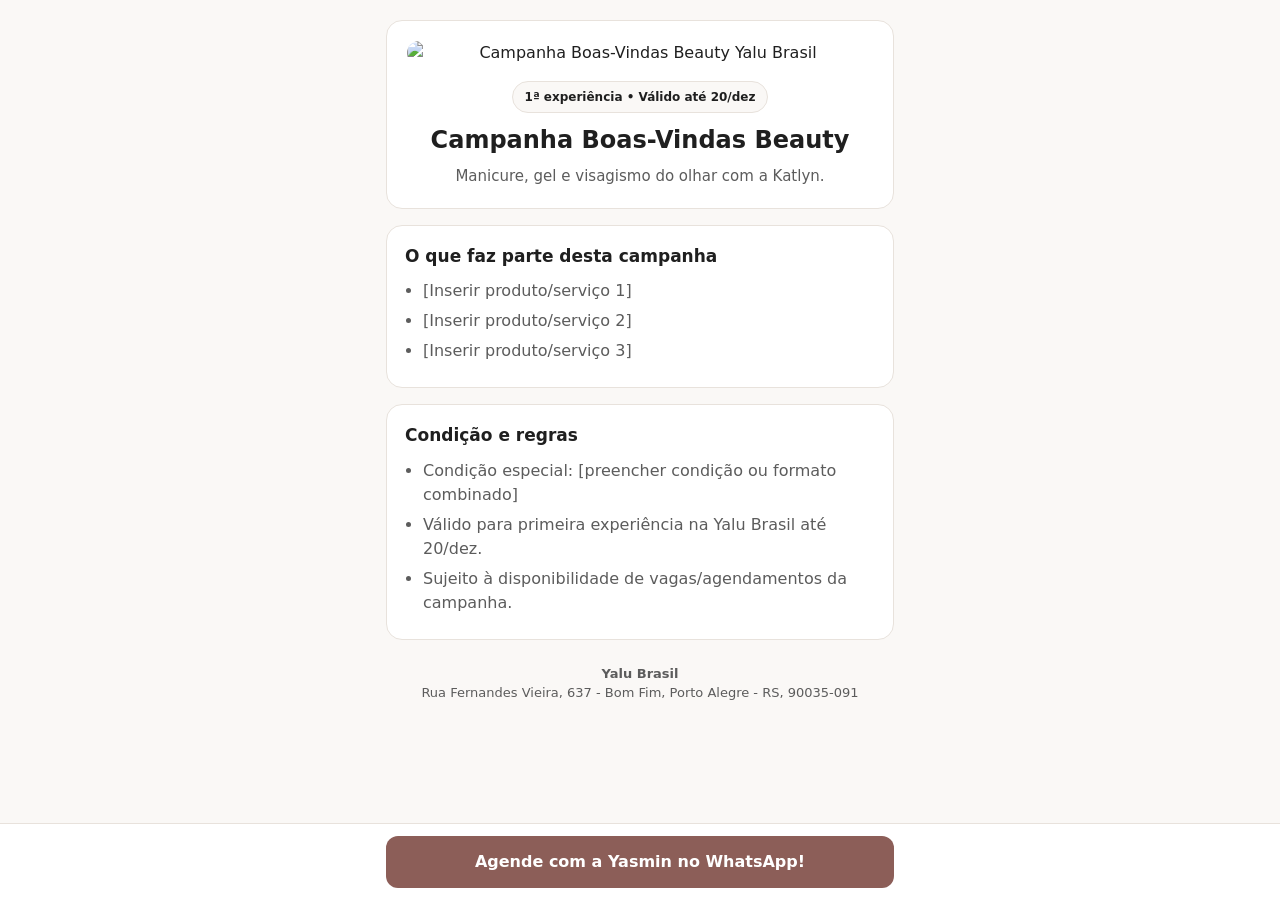
==== campanha-boas-vindas-beauty.html @ 62890257 "Estrutura inicial do site Yalu Brasil" ====
<!DOCTYPE html>
<html lang="pt-BR">
<head>
  <meta charset="UTF-8" />
  <meta name="viewport" content="width=device-width, initial-scale=1.0" />
  <title>Campanha Boas-Vindas Beauty — Yalu Brasil</title>
  <link rel="stylesheet" href="css/style.css" />
</head>
<body>
  <main class="container">
    <section class="hero">
      <!-- Troque pela arte exportada do Canva -->
      <img src="assets/img/hero-boas-vindas-beauty.png" alt="Campanha Boas-Vindas Beauty Yalu Brasil" />
      <span class="badge">1ª experiência • Válido até 20/dez</span>
      <h1>Campanha Boas-Vindas Beauty</h1>
      <p class="subtitulo">Manicure, gel e visagismo do olhar com a Katlyn.</p>
    </section>

    <section class="card">
      <h2>O que faz parte desta campanha</h2>
      <ul>
        <li>[Inserir produto/serviço 1]</li>
        <li>[Inserir produto/serviço 2]</li>
        <li>[Inserir produto/serviço 3]</li>
      </ul>
    </section>

    <section class="card">
      <h2>Condição e regras</h2>
      <ul>
        <li>Condição especial: [preencher condição ou formato combinado]</li>
        <li>Válido para primeira experiência na Yalu Brasil até 20/dez.</li>
        <li>Sujeito à disponibilidade de vagas/agendamentos da campanha.</li>
      </ul>
    </section>

    <footer class="rodape">
      <p><strong>Yalu Brasil</strong></p>
      <p>Rua Fernandes Vieira, 637 - Bom Fim, Porto Alegre - RS, 90035-091</p>
    </footer>
  </main>

  <div class="cta-fixo">
    <a id="btn-whatsapp" class="btn-whatsapp" target="_blank" rel="noopener noreferrer">
      Agende com a Yasmin no WhatsApp!
    </a>
  </div>

  <script src="js/main.js"></script>
  <script>
    configurarBotaoWhatsApp({
      telefone: "5551989286682",
      mensagem: "Olá, Yasmin! Vim pelo QR Code da Campanha Boas-Vindas Beauty da Yalu Brasil e quero ver disponibilidade para minha 1ª experiência."
    });
  </script>
</body>
</html>
---- css/style.css ----
:root {
  /* Substitua pelos tokens da identidade visual da Yalu Brasil */
  --cor-fundo: #faf8f6;
  --cor-superficie: #ffffff;
  --cor-texto: #1f1f1f;
  --cor-texto-suave: #5c5c5c;
  --cor-destaque: #8c5e58;
  --cor-destaque-hover: #734b46;
  --cor-borda: #e8e2dc;
  --fonte-principal: system-ui, -apple-system, sans-serif;
}

* {
  box-sizing: border-box;
  margin: 0;
  padding: 0;
}

body {
  font-family: var(--fonte-principal);
  background-color: var(--cor-fundo);
  color: var(--cor-texto);
  line-height: 1.5;
  padding-bottom: 88px; /* espaço para o botão fixo no celular */
}

.container {
  max-width: 540px; /* formato confortável para leitura mobile */
  margin: 0 auto;
  padding: 20px 16px;
}

.hero {
  background: var(--cor-superficie);
  border: 1px solid var(--cor-borda);
  border-radius: 16px;
  padding: 20px;
  margin-bottom: 16px;
  text-align: center;
}

.hero img {
  width: 100%;
  height: auto;
  border-radius: 12px;
  margin-bottom: 16px;
  display: block;
}

.badge {
  display: inline-block;
  font-size: 12px;
  font-weight: 600;
  padding: 6px 12px;
  border-radius: 999px;
  background-color: var(--cor-fundo);
  border: 1px solid var(--cor-borda);
  margin-bottom: 12px;
}

h1 {
  font-size: 24px;
  line-height: 1.25;
  margin-bottom: 10px;
}

.subtitulo {
  color: var(--cor-texto-suave);
  font-size: 15px;
}

.card {
  background: var(--cor-superficie);
  border: 1px solid var(--cor-borda);
  border-radius: 16px;
  padding: 18px;
  margin-bottom: 16px;
}

.card h2 {
  font-size: 17px;
  margin-bottom: 10px;
}

.card ul {
  padding-left: 18px;
  color: var(--cor-texto-suave);
}

.card li {
  margin-bottom: 6px;
}

.cta-fixo {
  position: fixed;
  left: 0;
  right: 0;
  bottom: 0;
  background: rgba(255, 255, 255, 0.95);
  backdrop-filter: blur(8px);
  border-top: 1px solid var(--cor-borda);
  padding: 12px 16px;
}

.btn-whatsapp {
  display: block;
  width: 100%;
  max-width: 508px;
  margin: 0 auto;
  text-align: center;
  text-decoration: none;
  background-color: var(--cor-destaque);
  color: #ffffff;
  font-weight: 600;
  font-size: 16px;
  padding: 14px 20px;
  border-radius: 12px;
}

.btn-whatsapp:hover {
  background-color: var(--cor-destaque-hover);
}

.rodape {
  text-align: center;
  font-size: 13px;
  color: var(--cor-texto-suave);
  margin-top: 24px;
}
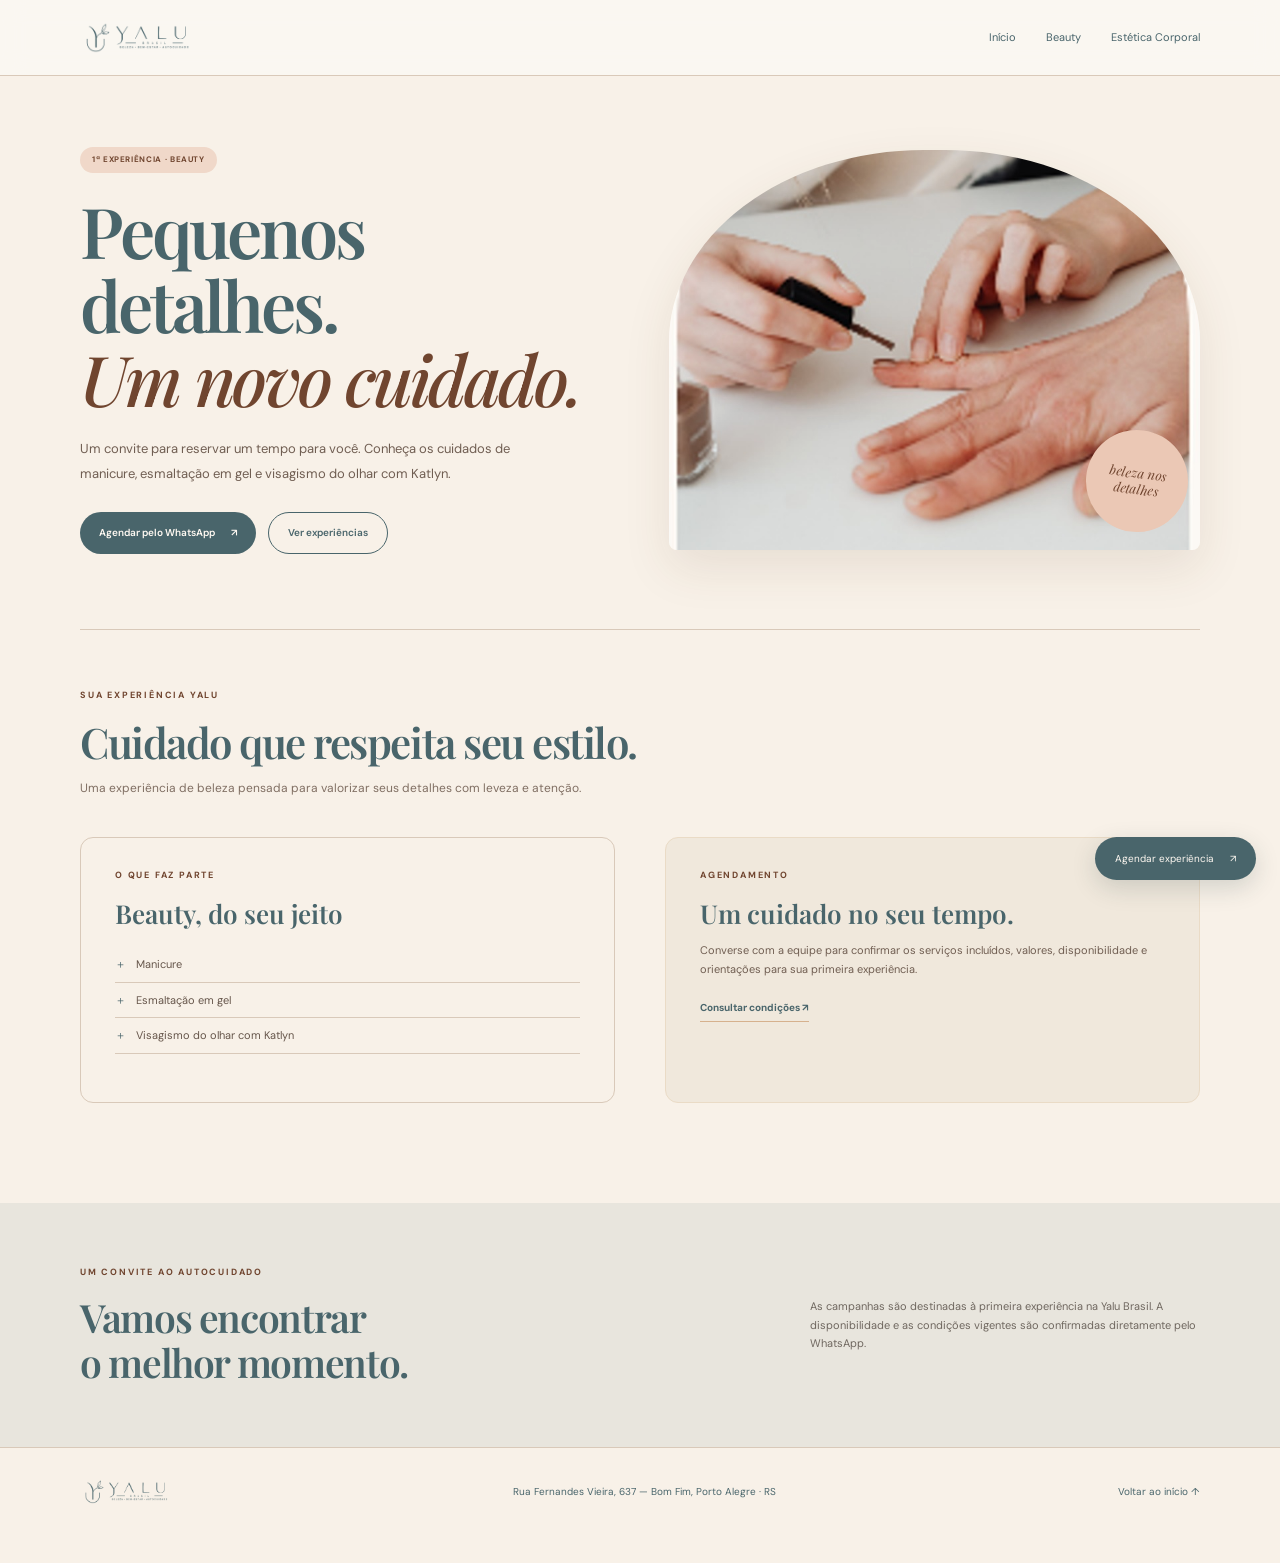
==== commit a2b186ae: "Atualiza site Yalu e corrige carrossel responsivo" ====
--- a/campanha-boas-vindas-beauty.html
+++ b/campanha-boas-vindas-beauty.html
@@ -1,57 +1,59 @@
 <!DOCTYPE html>
 <html lang="pt-BR">
 <head>
-  <meta charset="UTF-8" />
-  <meta name="viewport" content="width=device-width, initial-scale=1.0" />
-  <title>Campanha Boas-Vindas Beauty — Yalu Brasil</title>
-  <link rel="stylesheet" href="css/style.css" />
+  <meta charset="UTF-8"><meta name="viewport" content="width=device-width, initial-scale=1.0">
+  <meta name="theme-color" content="#FAF7F2">
+  <meta name="description" content="Conheça a campanha Boas-Vindas Beauty da Yalu Brasil.">
+  <title>Campanha Boas-Vindas Beauty | Yalu Brasil</title>
+  <link rel="preconnect" href="https://fonts.googleapis.com"><link rel="preconnect" href="https://fonts.gstatic.com" crossorigin>
+  <link href="https://fonts.googleapis.com/css2?family=DM+Sans:wght@400;500;600;700&family=Playfair+Display:ital,wght@0,500;0,600;0,700;1,500;1,600&display=swap" rel="stylesheet">
+  <link rel="stylesheet" href="css/style.css">
 </head>
-<body>
-  <main class="container">
-    <section class="hero">
-      <!-- Troque pela arte exportada do Canva -->
-      <img src="assets/img/hero-boas-vindas-beauty.png" alt="Campanha Boas-Vindas Beauty Yalu Brasil" />
-      <span class="badge">1ª experiência • Válido até 20/dez</span>
-      <h1>Campanha Boas-Vindas Beauty</h1>
-      <p class="subtitulo">Manicure, gel e visagismo do olhar com a Katlyn.</p>
-    </section>
-
-    <section class="card">
-      <h2>O que faz parte desta campanha</h2>
-      <ul>
-        <li>[Inserir produto/serviço 1]</li>
-        <li>[Inserir produto/serviço 2]</li>
-        <li>[Inserir produto/serviço 3]</li>
-      </ul>
-    </section>
-
-    <section class="card">
-      <h2>Condição e regras</h2>
-      <ul>
-        <li>Condição especial: [preencher condição ou formato combinado]</li>
-        <li>Válido para primeira experiência na Yalu Brasil até 20/dez.</li>
-        <li>Sujeito à disponibilidade de vagas/agendamentos da campanha.</li>
-      </ul>
-    </section>
-
-    <footer class="rodape">
-      <p><strong>Yalu Brasil</strong></p>
-      <p>Rua Fernandes Vieira, 637 - Bom Fim, Porto Alegre - RS, 90035-091</p>
-    </footer>
-  </main>
-
-  <div class="cta-fixo">
-    <a id="btn-whatsapp" class="btn-whatsapp" target="_blank" rel="noopener noreferrer">
-      Agende com a Yasmin no WhatsApp!
-    </a>
-  </div>
-
-  <script src="js/main.js"></script>
-  <script>
-    configurarBotaoWhatsApp({
-      telefone: "5551989286682",
-      mensagem: "Olá, Yasmin! Vim pelo QR Code da Campanha Boas-Vindas Beauty da Yalu Brasil e quero ver disponibilidade para minha 1ª experiência."
-    });
-  </script>
-</body>
-</html>+<body class="campaign-page">
+<header class="site-header">
+  <a class="brand" href="index.html"><img src="assets/img/logo-yalu-eucalipto.png" alt="Yalu Brasil"></a>
+  <button class="menu-toggle" aria-label="Abrir menu" aria-expanded="false">☰</button>
+  <nav class="main-nav" aria-label="Navegação principal">
+    <a href="index.html">Início</a><a href="index.html#beauty">Beauty</a><a href="campanha-boas-vindas-corporal.html">Estética Corporal</a>
+  </nav>
+</header>
+<main>
+  <section class="campaign-hero section-wrap">
+    <div class="campaign-copy">
+      <span class="pill">1ª experiência · Beauty</span>
+      <h1>Pequenos detalhes.<br><em>Um novo cuidado.</em></h1>
+      <p class="lead">Um convite para reservar um tempo para você. Conheça os cuidados de manicure, esmaltação em gel e visagismo do olhar com Katlyn.</p>
+      <div class="button-row">
+        <a class="button button-primary" href="https://wa.me/5551989286682?text=Ol%C3%A1%2C%20Yasmin%21%20Vim%20pelo%20site%20da%20Yalu%20Brasil%20e%20quero%20saber%20mais%20sobre%20a%20Campanha%20Boas-Vindas%20Beauty." target="_blank" rel="noopener noreferrer">Agendar pelo WhatsApp <span>↗</span></a>
+        <a class="button button-outline" href="index.html#experiencias">Ver experiências</a>
+      </div>
+    </div>
+    <div class="campaign-image photo-frame">
+      <img src="assets/img/beauty-manicure.jpg" alt="Manicure em atendimento, com cuidado e delicadeza">
+      <span class="image-note">beleza nos<br>detalhes</span>
+    </div>
+  </section>
+  <section class="campaign-details section-wrap">
+    <div class="detail-intro">
+      <span class="eyebrow">Sua experiência Yalu</span>
+      <h2>Cuidado que respeita seu estilo.</h2>
+      <p>Uma experiência de beleza pensada para valorizar seus detalhes com leveza e atenção.</p>
+    </div>
+    <div class="detail-columns">
+      <article>
+        <span class="eyebrow">O que faz parte</span><h3>Beauty, do seu jeito</h3>
+        <ul class="minimal-list"><li>Manicure</li><li>Esmaltação em gel</li><li>Visagismo do olhar com Katlyn</li></ul>
+      </article>
+      <article class="detail-highlight">
+        <span class="eyebrow">Agendamento</span><h3>Um cuidado no seu tempo.</h3>
+        <p>Converse com a equipe para confirmar os serviços incluídos, valores, disponibilidade e orientações para sua primeira experiência.</p>
+        <a class="text-link" href="https://wa.me/5551989286682?text=Ol%C3%A1%2C%20Yasmin%21%20Quero%20consultar%20as%20condi%C3%A7%C3%B5es%20da%20Campanha%20Beauty." target="_blank" rel="noopener noreferrer">Consultar condições ↗</a>
+      </article>
+    </div>
+  </section>
+  <section class="campaign-rule"><div class="section-wrap rule-inner"><div><span class="eyebrow">Um convite ao autocuidado</span><h2>Vamos encontrar<br>o melhor momento.</h2></div><p>As campanhas são destinadas à primeira experiência na Yalu Brasil. A disponibilidade e as condições vigentes são confirmadas diretamente pelo WhatsApp.</p></div></section>
+</main>
+<footer class="site-footer"><a class="brand footer-brand" href="index.html"><img src="assets/img/logo-yalu-eucalipto.png" alt="Yalu Brasil"></a><p>Rua Fernandes Vieira, 637 — Bom Fim, Porto Alegre · RS</p><a href="index.html">Voltar ao início ↑</a></footer>
+<a class="floating-cta" href="https://wa.me/5551989286682?text=Ol%C3%A1%2C%20Yasmin%21%20Quero%20saber%20mais%20sobre%20a%20Campanha%20Boas-Vindas%20Beauty." target="_blank" rel="noopener noreferrer">Agendar experiência <span>↗</span></a>
+<script src="js/main.js"></script>
+</body></html>
--- a/css/style.css
+++ b/css/style.css
@@ -1,129 +1,727 @@
+/* YALU BRASIL — identidade visual e layout responsivo */
 :root {
-  /* Substitua pelos tokens da identidade visual da Yalu Brasil */
-  --cor-fundo: #faf8f6;
-  --cor-superficie: #ffffff;
-  --cor-texto: #1f1f1f;
-  --cor-texto-suave: #5c5c5c;
-  --cor-destaque: #8c5e58;
-  --cor-destaque-hover: #734b46;
-  --cor-borda: #e8e2dc;
-  --fonte-principal: system-ui, -apple-system, sans-serif;
-}
-
-* {
-  box-sizing: border-box;
+  --ink: #49656B;          /* verde-eucalipto da marca */
+  --peach: #EBC8B5;        /* pêssego queimado */
+  --sand: #D6B18E;         /* areia/caramelo */
+  --paper: #F8F1E8;        /* off-white quente */
+  --earth: #70452F;        /* terracota terroso */
+  --sage: #E8E5DD;         /* neutro mineral */
+  --line: #D9C9B9;
+  --white: #FFF9F2;
+  --cocoa: #8B5538;
+  --clay: #A96C4A;
+  --serif: "Playfair Display", Georgia, serif;
+  --sans: "DM Sans", Arial, sans-serif;
+}
+
+* { box-sizing: border-box; }
+html { scroll-behavior: smooth; scroll-padding-top: 90px; }
+body {
   margin: 0;
-  padding: 0;
-}
-
-body {
-  font-family: var(--fonte-principal);
-  background-color: var(--cor-fundo);
-  color: var(--cor-texto);
-  line-height: 1.5;
-  padding-bottom: 88px; /* espaço para o botão fixo no celular */
-}
-
-.container {
-  max-width: 540px; /* formato confortável para leitura mobile */
-  margin: 0 auto;
-  padding: 20px 16px;
-}
-
+  background: var(--paper);
+  color: var(--earth);
+  font-family: var(--sans);
+  font-size: 14px;
+  line-height: 1.7;
+}
+a { color: inherit; text-decoration: none; }
+img { display: block; max-width: 100%; }
+.section-wrap { width: min(1120px, calc(100% - 64px)); margin-inline: auto; }
+
+.site-header {
+  height: 76px;
+  padding: 0 max(32px, calc((100vw - 1120px) / 2));
+  display: flex;
+  align-items: center;
+  justify-content: space-between;
+  border-bottom: 1px solid var(--line);
+  background: rgba(250, 247, 242, .96);
+  position: sticky;
+  top: 0;
+  z-index: 20;
+  backdrop-filter: blur(12px);
+}
+.brand { display: inline-flex; align-items: center; color: var(--ink); }
+.brand img { width: 112px; height: auto; }
+.main-nav { display: flex; gap: 30px; font-size: 11px; color: var(--ink); }
+.main-nav a { transition: color .2s ease; }
+.main-nav a:hover, .text-link:hover { color: var(--earth); }
+.menu-toggle {
+  display: none;
+  border: 0;
+  background: transparent;
+  color: var(--ink);
+  font-size: 24px;
+  cursor: pointer;
+}
+
+.eyebrow {
+  display: block;
+  margin-bottom: 15px;
+  color: var(--earth);
+  font-size: 9px;
+  font-weight: 700;
+  letter-spacing: .2em;
+  text-transform: uppercase;
+}
 .hero {
-  background: var(--cor-superficie);
-  border: 1px solid var(--cor-borda);
-  border-radius: 16px;
-  padding: 20px;
-  margin-bottom: 16px;
+  min-height: 570px;
+  display: grid;
+  grid-template-columns: 1fr 1fr;
+  align-items: center;
+  position: relative;
+  padding-top: 58px;
+  padding-bottom: 88px;
+}
+.hero-copy { padding: 0 0 36px 6px; position: relative; z-index: 2; }
+.hero h1, .campaign-copy h1 {
+  margin: 0 0 22px;
+  color: var(--ink);
+  font: 600 clamp(52px, 6vw, 76px)/1.06 var(--serif);
+  letter-spacing: -.045em;
+}
+.hero h1 em, .campaign-copy h1 em { color: var(--earth); font-weight: 500; }
+.lead { max-width: 430px; color: #705E52; font-size: 13px; line-height: 1.9; }
+.button-row { display: flex; align-items: center; gap: 12px; flex-wrap: wrap; margin-top: 25px; }
+.button {
+  min-height: 42px;
+  padding: 0 19px;
+  border-radius: 40px;
+  display: inline-flex;
+  align-items: center;
+  gap: 16px;
+  font-size: 10px;
+  font-weight: 600;
+  transition: .2s ease;
+}
+.button-primary { background: var(--ink); color: var(--white); }
+.button-primary:hover { background: #344E53; transform: translateY(-2px); }
+.button-outline { border: 1px solid var(--ink); color: var(--ink); }
+.button-outline:hover { background: var(--peach); }
+.hero-visual {
+  height: 390px;
+  position: relative;
+  display: flex;
+  align-items: center;
+  justify-content: center;
+}
+.hero-photo {
+  width: 74%;
+  height: 345px;
+  overflow: hidden;
+  border-radius: 48% 48% 5px 5px;
+  position: relative;
+  z-index: 1;
+}
+.hero-photo img { width: 100%; height: 100%; object-fit: cover; }
+.floating-note {
+  position: absolute;
+  z-index: 2;
+  right: 2%;
+  bottom: 10px;
+  width: 112px;
+  height: 112px;
+  border-radius: 50%;
+  background: var(--peach);
+  display: grid;
+  place-content: center;
   text-align: center;
-}
-
-.hero img {
-  width: 100%;
-  height: auto;
-  border-radius: 12px;
-  margin-bottom: 16px;
-  display: block;
-}
-
-.badge {
-  display: inline-block;
-  font-size: 12px;
-  font-weight: 600;
-  padding: 6px 12px;
-  border-radius: 999px;
-  background-color: var(--cor-fundo);
-  border: 1px solid var(--cor-borda);
-  margin-bottom: 12px;
-}
-
-h1 {
-  font-size: 24px;
-  line-height: 1.25;
-  margin-bottom: 10px;
-}
-
-.subtitulo {
-  color: var(--cor-texto-suave);
-  font-size: 15px;
-}
-
-.card {
-  background: var(--cor-superficie);
-  border: 1px solid var(--cor-borda);
-  border-radius: 16px;
-  padding: 18px;
-  margin-bottom: 16px;
-}
-
-.card h2 {
-  font-size: 17px;
-  margin-bottom: 10px;
-}
-
-.card ul {
-  padding-left: 18px;
-  color: var(--cor-texto-suave);
-}
-
-.card li {
-  margin-bottom: 6px;
-}
-
-.cta-fixo {
-  position: fixed;
+  font: italic 14px/1.25 var(--serif);
+  color: var(--earth);
+  transform: rotate(8deg);
+}
+.orbit {
+  position: absolute;
+  border: 1px solid var(--sand);
+  border-radius: 48% 48% 0 0;
+  width: 78%;
+  height: 94%;
+  top: 0;
+  left: 8%;
+}
+.hero-bottom {
+  position: absolute;
+  bottom: 0;
   left: 0;
   right: 0;
-  bottom: 0;
-  background: rgba(255, 255, 255, 0.95);
-  backdrop-filter: blur(8px);
-  border-top: 1px solid var(--cor-borda);
-  padding: 12px 16px;
-}
-
-.btn-whatsapp {
+  border-bottom: 1px solid var(--line);
+  padding: 16px 0;
+  display: flex;
+  justify-content: space-between;
+  gap: 18px;
+  color: var(--ink);
+  font-size: 9px;
+  letter-spacing: .08em;
+  text-transform: uppercase;
+}
+
+.experiences { padding-top: 100px; padding-bottom: 105px; }
+.section-heading { margin-bottom: 48px; }
+.section-heading h2, .clarity-inner h2, .contact-panel h2,
+.detail-intro h2, .rule-inner h2 {
+  margin: 0 0 12px;
+  color: var(--ink);
+  font: 600 clamp(34px, 4vw, 48px)/1.15 var(--serif);
+  letter-spacing: -.035em;
+}
+.section-heading p { margin: 0; color: #806F63; font-size: 12px; }
+.experience-card {
+  display: grid;
+  grid-template-columns: 1fr 1fr;
+  gap: 62px;
+  align-items: center;
+  padding: 0 0 52px;
+  margin-bottom: 52px;
+  border-bottom: 1px solid var(--line);
+}
+.experience-card:last-child { border: 0; margin: 0; padding: 0; }
+.experience-image {
+  height: 340px;
+  position: relative;
+  overflow: hidden;
+  border-radius: 48% 48% 8px 8px;
   display: block;
+}
+.experience-image img { width: 100%; height: 100%; object-fit: cover; transition: transform .6s; }
+.experience-image:hover img { transform: scale(1.04); }
+.experience-copy { max-width: 460px; }
+.pill {
+  display: inline-block;
+  background: var(--peach);
+  color: var(--earth);
+  border-radius: 30px;
+  padding: 6px 12px;
+  font-size: 8px;
+  letter-spacing: .08em;
+  text-transform: uppercase;
+  font-weight: 700;
+}
+.experience-copy h3 {
+  margin: 15px 0 10px;
+  color: var(--ink);
+  font: 600 32px/1.15 var(--serif);
+}
+.experience-copy p { color: #806F63; font-size: 12px; max-width: 430px; }
+.minimal-list { list-style: none; padding: 0; margin: 18px 0; color: #66564B; font-size: 11px; }
+.minimal-list li { padding: 8px 0; border-bottom: 1px solid var(--line); }
+.minimal-list li::before { content: "＋"; color: var(--ink); margin-right: 10px; }
+.text-link {
+  display: inline-flex;
+  gap: 14px;
+  align-items: center;
+  color: var(--ink);
+  font-size: 10px;
+  font-weight: 700;
+  border-bottom: 1px solid var(--sand);
+  padding: 0 0 5px;
+  margin-top: 10px;
+}
+.experience-reverse { grid-template-columns: 1fr 1fr; }
+.image-abstract {
+  background: linear-gradient(145deg, #E7E9E3, #D7E0DC 50%, #E8D8C9);
+  isolation: isolate;
+}
+.image-abstract::before {
+  content: "";
+  position: absolute;
+  inset: 8% 10% 0;
+  border: 1px solid rgba(230, 203, 170, .9);
+  border-radius: 48% 48% 0 0;
+}
+.abstract-line {
+  position: absolute;
+  width: 44%;
+  height: 75%;
+  left: 29%;
+  top: 15%;
+  border: 1px solid rgba(73, 101, 107, .5);
+  border-radius: 50%;
+  transform: rotate(26deg);
+}
+.abstract-orb {
+  position: absolute;
+  width: 145px;
+  height: 145px;
+  border-radius: 50%;
+  background: rgba(253, 228, 218, .82);
+  right: 13%;
+  top: 18%;
+  filter: blur(1px);
+}
+.abstract-caption {
+  position: absolute;
+  bottom: 18%;
+  left: 17%;
+  color: var(--ink);
+  font: italic 30px/1.15 var(--serif);
+}
+
+.clarity-band { background: var(--sage); padding: 76px 0; }
+.clarity-inner {
+  display: grid;
+  grid-template-columns: .8fr 1.2fr;
+  gap: 76px;
+  align-items: center;
+}
+.clarity-inner h2 { font-size: 42px; }
+.clarity-inner > div:first-child p { max-width: 290px; color: #786D63; font-size: 11px; }
+.clarity-grid { display: grid; grid-template-columns: 1fr 1fr; gap: 10px; }
+.clarity-grid article {
+  min-height: 126px;
+  padding: 18px 20px;
+  background: rgba(255,255,255,.68);
+  border: 1px solid #E3E0DB;
+  border-radius: 13px;
+}
+.clarity-grid b { color: var(--earth); font: 600 19px var(--serif); }
+.clarity-grid h4 { margin: 7px 0 4px; color: var(--ink); font: 600 16px var(--serif); }
+.clarity-grid p { margin: 0; color: #786D63; font-size: 10px; }
+
+.contact { padding-top: 88px; padding-bottom: 88px; }
+.contact-panel {
+  display: grid;
+  grid-template-columns: 1fr .55fr;
+  gap: 50px;
+  align-items: end;
+  padding: 52px 58px;
+  background: var(--peach);
+  border-radius: 17px;
+}
+.contact-panel h2 { font-size: 43px; }
+.contact-panel p { font-size: 11px; line-height: 1.9; }
+.contact-side { padding-bottom: 7px; }
+.contact-side p { max-width: 280px; }
+.site-footer {
+  min-height: 88px;
+  border-top: 1px solid var(--line);
+  padding: 22px max(32px, calc((100vw - 1120px) / 2));
+  display: flex;
+  align-items: center;
+  justify-content: space-between;
+  gap: 20px;
+  color: var(--ink);
+  font-size: 10px;
+}
+.footer-brand img { width: 90px; }
+.site-footer p { margin: 0; }
+.floating-cta {
+  position: fixed;
+  right: 24px;
+  bottom: 20px;
+  z-index: 15;
+  padding: 13px 20px;
+  border-radius: 40px;
+  background: var(--ink);
+  color: var(--white);
+  font-size: 10px;
+  box-shadow: 0 8px 25px rgba(38,61,61,.17);
+}
+.floating-cta span { margin-left: 13px; }
+
+/* Páginas individuais das campanhas */
+.campaign-hero {
+  min-height: 535px;
+  display: grid;
+  grid-template-columns: 1fr 1fr;
+  gap: 58px;
+  align-items: center;
+  padding-top: 70px;
+  padding-bottom: 75px;
+}
+.campaign-copy h1 { font-size: clamp(48px, 5.8vw, 70px); margin-top: 20px; }
+.campaign-copy .lead { max-width: 470px; }
+.campaign-image { height: 400px; position: relative; overflow: hidden; }
+.photo-frame { border-radius: 48% 48% 8px 8px; }
+.photo-frame img { width: 100%; height: 100%; object-fit: cover; }
+.campaign-image .image-note {
+  position: absolute;
+  right: 12px;
+  bottom: 18px;
+  width: 102px;
+  height: 102px;
+  border-radius: 50%;
+  display: grid;
+  place-content: center;
+  background: var(--peach);
+  color: var(--earth);
+  text-align: center;
+  font: italic 13px/1.2 var(--serif);
+  transform: rotate(7deg);
+}
+.campaign-abstract { border-radius: 48% 48% 8px 8px; }
+.campaign-abstract .abstract-caption { font-size: 34px; }
+.campaign-details { padding: 58px 0 100px; border-top: 1px solid var(--line); }
+.detail-intro { max-width: 650px; margin-bottom: 38px; }
+.detail-intro h2 { font-size: 42px; }
+.detail-intro p { color: #806F63; font-size: 12px; }
+.detail-columns { display: grid; grid-template-columns: 1fr 1fr; gap: 50px; }
+.detail-columns article { padding: 30px 34px; border: 1px solid var(--line); border-radius: 13px; }
+.detail-columns h3 { margin: 12px 0; color: var(--ink); font: 600 26px/1.2 var(--serif); }
+.detail-highlight { background: #F0E8DC; border-color: #EADBC6 !important; }
+.detail-highlight p { color: #705E52; font-size: 11px; }
+.campaign-rule { padding: 62px 0; background: var(--sage); }
+.rule-inner { display: flex; justify-content: space-between; align-items: center; gap: 48px; }
+.rule-inner h2 { font-size: 39px; margin: 0; }
+.rule-inner > p { max-width: 390px; color: #6F675F; font-size: 11px; }
+.campaign-page .site-footer { margin-bottom: 28px; }
+
+@media (max-width: 760px) {
+  .section-wrap { width: min(100% - 38px, 560px); }
+  .site-header { height: 66px; padding: 0 19px; }
+  .brand img { width: 96px; }
+  .menu-toggle { display: block; }
+  .main-nav {
+    display: none;
+    position: absolute;
+    top: 65px;
+    left: 0;
+    right: 0;
+    padding: 19px 22px;
+    background: var(--paper);
+    border-bottom: 1px solid var(--line);
+    flex-direction: column;
+    gap: 16px;
+  }
+  .main-nav.open { display: flex; }
+  .hero { grid-template-columns: 1fr; min-height: auto; padding-top: 48px; padding-bottom: 75px; }
+  .hero-copy { padding: 0; }
+  .hero h1 { font-size: 56px; }
+  .hero-visual { height: 315px; margin-top: 25px; }
+  .hero-photo { width: 76%; height: 285px; }
+  .floating-note { width: 94px; height: 94px; right: 0; font-size: 12px; }
+  .hero-bottom { font-size: 7px; gap: 12px; }
+  .hero-bottom span:last-child { text-align: right; }
+  .experiences { padding-top: 68px; padding-bottom: 72px; }
+  .section-heading { margin-bottom: 32px; }
+  .section-heading h2 { font-size: 35px; }
+  .experience-card, .experience-reverse { grid-template-columns: 1fr; gap: 25px; padding-bottom: 38px; margin-bottom: 38px; }
+  .experience-reverse .experience-copy { order: 2; }
+  .experience-reverse .experience-image { order: 1; }
+  .experience-image { height: 300px; }
+  .experience-copy h3 { font-size: 29px; }
+  .clarity-band { padding: 54px 0; }
+  .clarity-inner { grid-template-columns: 1fr; gap: 24px; }
+  .clarity-inner h2 { font-size: 37px; }
+  .clarity-grid { gap: 8px; }
+  .clarity-grid article { min-height: 122px; padding: 14px; }
+  .clarity-grid h4 { font-size: 14px; }
+  .contact { padding: 52px 0; }
+  .contact-panel { grid-template-columns: 1fr; gap: 17px; padding: 32px 25px; }
+  .contact-panel h2 { font-size: 35px; }
+  .site-footer { padding: 22px 19px; flex-wrap: wrap; }
+  .site-footer p { order: 3; width: 100%; }
+  .floating-cta { right: 13px; bottom: 13px; padding: 11px 16px; }
+  .campaign-hero { grid-template-columns: 1fr; gap: 28px; padding-top: 48px; padding-bottom: 52px; }
+  .campaign-copy h1 { font-size: 49px; }
+  .campaign-image { height: 315px; }
+  .campaign-details { padding: 45px 0 62px; }
+  .detail-intro h2 { font-size: 34px; }
+  .detail-columns { grid-template-columns: 1fr; gap: 13px; }
+  .detail-columns article { padding: 23px; }
+  .rule-inner { display: block; }
+  .rule-inner h2 { font-size: 34px; }
+  .rule-inner > p { margin-top: 18px; }
+  .campaign-rule { padding: 46px 0; }
+}
+@media (prefers-reduced-motion: reduce) {
+  html { scroll-behavior: auto; }
+  *, *::before, *::after { transition: none !important; }
+}
+
+
+/* Complemento visual: editorial quente, fotografia em destaque e rituais */
+.hero-photo, .experience-image, .campaign-image {
+  box-shadow: 0 18px 48px rgba(91, 55, 34, .10);
+}
+.hero-photo img, .experience-image img, .campaign-image img {
+  filter: saturate(.88) contrast(1.02);
+}
+.pill { background: #F0D8C9; }
+.button-primary, .floating-cta { background: var(--ink); }
+.clarity-band { background: #E9E7DF; }
+.contact-panel { background: #F2DCCE; }
+.experience-copy h3, .section-heading h2, .detail-intro h2,
+.contact-panel h2, .clarity-inner h2 { text-wrap: balance; }
+
+.rituals-section {
+  padding: 86px 0 96px;
+  background: #E8DED1;
+}
+.rituals-heading {
+  max-width: 650px;
+  margin: 0 auto 38px;
+  text-align: center;
+}
+.rituals-heading h2 {
+  margin: 0 0 12px;
+  color: var(--ink);
+  font: 600 clamp(34px, 4vw, 48px)/1.12 var(--serif);
+}
+.rituals-heading p { color: #786456; font-size: 12px; }
+.ritual-carousel {
+  display: flex;
+  align-items: stretch;
+  gap: 10px;
+  min-height: 430px;
   width: 100%;
-  max-width: 508px;
-  margin: 0 auto;
+}
+
+.ritual-slide {
+  --ritual-image: none;
+  position: relative;
+  isolation: isolate;
+  flex: 1 1 0;
+  min-width: 0;
+  min-height: 430px;
+  overflow: hidden;
+  padding: 0;
+  border: 0;
+  appearance: none;
+  border-radius: 180px 180px 12px 12px;
+  background: #8B6149;
+  color: #FFF8EF;
+  text-align: left;
+  cursor: pointer;
+  transition:
+    flex-grow .6s cubic-bezier(.2,.75,.2,1),
+    border-radius .45s ease,
+    box-shadow .45s ease;
+}
+
+/* A imagem fica numa camada própria, acima do fundo e abaixo do conteúdo. */
+.ritual-slide::before {
+  content: "";
+  position: absolute;
+  z-index: 0;
+  pointer-events: none;
+  inset: -8px;
+  background-image: var(--ritual-image);
+  background-position: center;
+  background-size: cover;
+  filter: blur(7px);
+  transform: scale(1.06);
+  transition: filter .55s ease, transform .7s ease;
+}
+
+.ritual-slide-shade {
+  position: absolute;
+  z-index: 1;
+  pointer-events: none;
+  inset: 0;
+  background: linear-gradient(
+    180deg,
+    rgba(40,25,17,.08) 5%,
+    rgba(40,25,17,.25) 42%,
+    rgba(40,25,17,.86) 100%
+  );
+  opacity: .9;
+  transition: opacity .45s ease;
+}
+
+.ritual-slide-content {
+  position: absolute;
+  z-index: 2;
+  inset: auto 24px 28px;
+  display: flex;
+  flex-direction: column;
+  align-items: flex-start;
+  opacity: .95;
+  transform: translateY(5px);
+  transition: transform .45s ease, opacity .4s ease;
+  pointer-events: none;
+}
+
+.ritual-slide .eyebrow {
+  color: #FFF2E5;
+  font-size: 8px;
+  margin-bottom: 13px;
+}
+
+.ritual-slide strong {
+  display: block;
+  color: #FFF8EF;
+  font: 600 clamp(22px, 2.1vw, 31px)/1.12 var(--serif);
+  letter-spacing: -.025em;
+}
+
+.ritual-description {
+  display: block;
+  max-width: 310px;
+  margin-top: 10px;
+  color: rgba(255,248,239,.96);
+  font-size: 11px;
+  line-height: 1.65;
+  opacity: 0;
+  max-height: 0;
+  overflow: hidden;
+  transition: opacity .3s ease, max-height .4s ease;
+}
+
+.ritual-action {
+  margin-top: 16px;
+  color: #FFF8EF;
+  font-size: 9px;
+  letter-spacing: .08em;
+  text-transform: uppercase;
+  opacity: 0;
+  transition: opacity .3s ease;
+}
+
+/* O estado selecionado é controlado pela classe .is-active. */
+.ritual-slide.is-active {
+  flex-grow: 2.7;
+  border-radius: 160px 160px 12px 12px;
+  box-shadow: 0 18px 42px rgba(64,39,25,.18);
+}
+
+.ritual-slide.is-active::before {
+  filter: blur(0);
+  transform: scale(1);
+}
+
+.ritual-slide.is-active .ritual-slide-shade {
+  opacity: .66;
+}
+
+.ritual-slide.is-active .ritual-slide-content {
+  opacity: 1;
+  transform: translateY(0);
+}
+
+.ritual-slide.is-active .ritual-description {
+  opacity: 1;
+  max-height: 120px;
+}
+
+.ritual-slide.is-active .ritual-action {
+  opacity: 1;
+}
+
+/* Hover só existe em dispositivos que realmente usam mouse. */
+@media (hover: hover) and (pointer: fine) {
+  .ritual-slide:hover {
+    flex-grow: 2.7;
+    border-radius: 160px 160px 12px 12px;
+    box-shadow: 0 18px 42px rgba(64,39,25,.18);
+  }
+
+  .ritual-slide:hover::before {
+    filter: blur(0);
+    transform: scale(1);
+  }
+
+  .ritual-slide:hover .ritual-slide-shade {
+    opacity: .66;
+  }
+
+  .ritual-slide:hover .ritual-slide-content {
+    opacity: 1;
+    transform: translateY(0);
+  }
+
+  .ritual-slide:hover .ritual-description {
+    opacity: 1;
+    max-height: 120px;
+  }
+
+  .ritual-slide:hover .ritual-action {
+    opacity: 1;
+  }
+}
+
+.ritual-slide:focus-visible {
+  outline: 2px solid var(--ink);
+  outline-offset: 4px;
+}
+
+.carousel-hint {
+  margin: 13px 0 0;
+  color: #806F63;
   text-align: center;
-  text-decoration: none;
-  background-color: var(--cor-destaque);
-  color: #ffffff;
-  font-weight: 600;
-  font-size: 16px;
-  padding: 14px 20px;
-  border-radius: 12px;
-}
-
-.btn-whatsapp:hover {
-  background-color: var(--cor-destaque-hover);
-}
-
-.rodape {
+  font-size: 9px;
+  letter-spacing: .04em;
+}
+
+.spa-pes-feature {
+  display: grid;
+  grid-template-columns: .9fr 1.1fr;
+  align-items: center;
+  gap: 55px;
+  padding-top: 78px;
+}
+.spa-pes-art {
+  display: block;
+  overflow: hidden;
+  border-radius: 5px;
+  box-shadow: 0 18px 45px rgba(76, 48, 31, .16);
+}
+.spa-pes-art img { width: 100%; height: auto; }
+.spa-pes-copy h2 {
+  margin: 0 0 14px;
+  color: var(--ink);
+  font: 600 clamp(36px, 4vw, 50px)/1.1 var(--serif);
+}
+.spa-pes-copy p { color: #786456; font-size: 12px; }
+.spa-steps {
+  display: grid;
+  grid-template-columns: repeat(3, 1fr);
+  gap: 10px;
+  margin: 22px 0;
+}
+.spa-steps span {
+  padding: 11px 8px;
   text-align: center;
-  font-size: 13px;
-  color: var(--cor-texto-suave);
-  margin-top: 24px;
-}+  border: 1px solid rgba(112,69,47,.22);
+  border-radius: 40px;
+  color: var(--earth);
+  font-size: 10px;
+}
+@media (max-width: 760px) {
+  .rituals-section { padding: 58px 0; }
+  .ritual-carousel {
+    display: flex;
+    min-height: 390px;
+    gap: 10px;
+    overflow-x: auto;
+    overflow-y: hidden;
+    scroll-snap-type: x mandatory;
+    scroll-padding-inline: 12px;
+    padding: 4px 12px 18px;
+    margin-inline: -12px;
+    -webkit-overflow-scrolling: touch;
+    scrollbar-width: thin;
+  }
+
+  .ritual-slide,
+  .ritual-slide.is-active {
+    flex: 0 0 min(82vw, 340px);
+    width: min(82vw, 340px);
+    min-height: 370px;
+    scroll-snap-align: center;
+    border-radius: 145px 145px 12px 12px;
+  }
+
+  .ritual-slide.is-active {
+    box-shadow: 0 14px 32px rgba(64,39,25,.16);
+  }
+
+  .ritual-slide::before {
+    filter: blur(7px);
+  }
+
+  .ritual-slide.is-active::before {
+    filter: blur(0);
+  }
+
+  .ritual-slide .ritual-slide-content {
+    inset: auto 20px 22px;
+  }
+
+  .ritual-slide .ritual-description {
+    font-size: 10px;
+  }
+
+  .carousel-hint { font-size: 8px; }
+  .spa-pes-feature { grid-template-columns: 1fr; gap: 25px; padding-top: 52px; }
+  .spa-steps { grid-template-columns: repeat(2, 1fr); }
+}
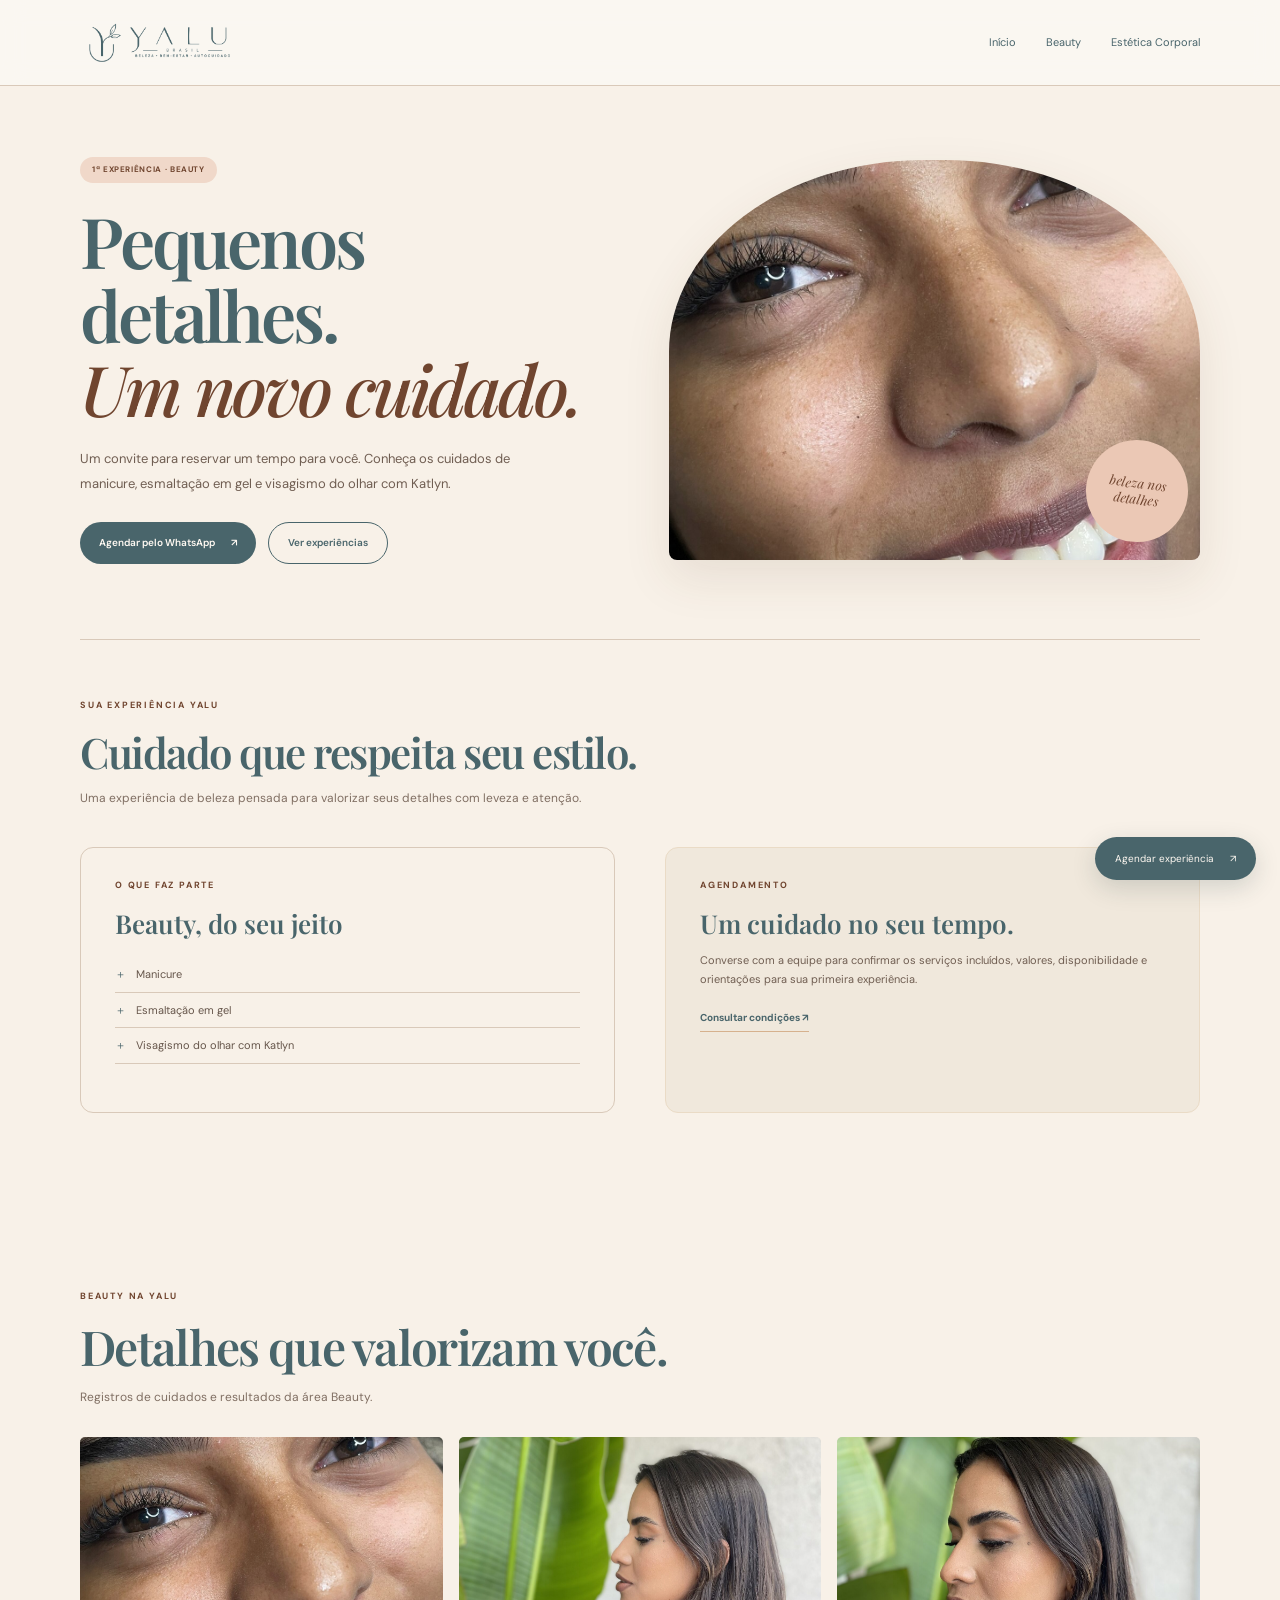
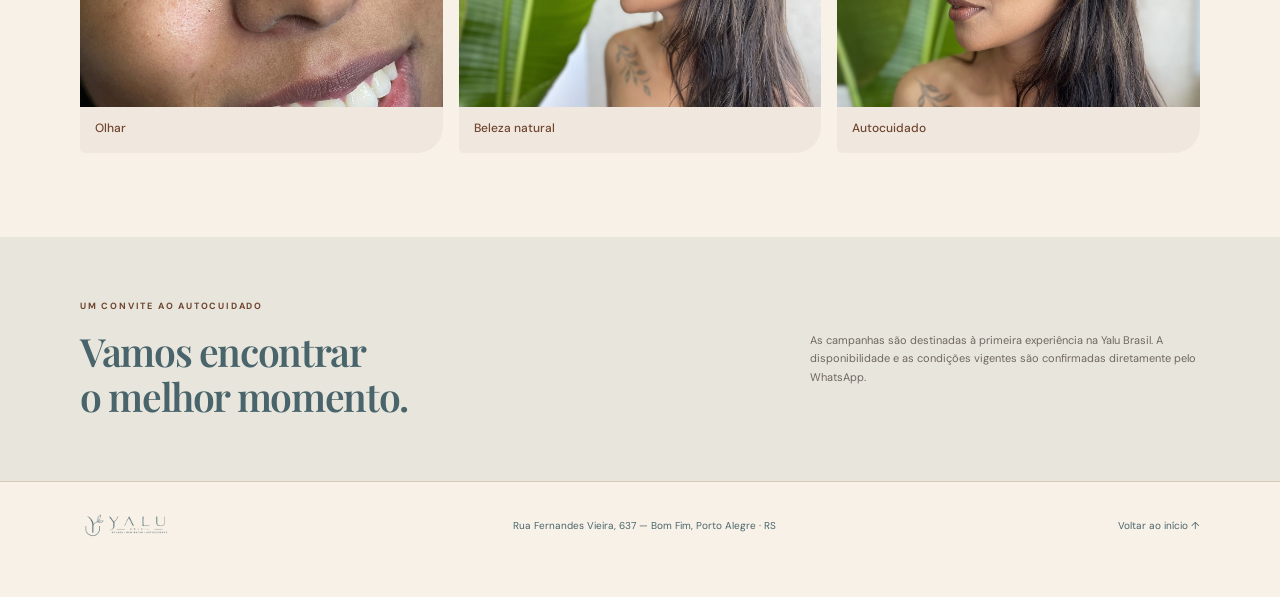
==== commit 3ae5ba0f: "Atualiza site Yalu Brasil" ====
--- a/campanha-boas-vindas-beauty.html
+++ b/campanha-boas-vindas-beauty.html
@@ -29,7 +29,7 @@
       </div>
     </div>
     <div class="campaign-image photo-frame">
-      <img src="assets/img/beauty-manicure.jpg" alt="Manicure em atendimento, com cuidado e delicadeza">
+      <img src="assets/img/galeria/exten-o-de-c-lios.jpg" alt="Detalhe do olhar em atendimento de extensão de cílios">
       <span class="image-note">beleza nos<br>detalhes</span>
     </div>
   </section>
@@ -51,6 +51,14 @@
       </article>
     </div>
   </section>
+  <section class="photo-gallery section-wrap">
+    <div class="section-heading"><span class="eyebrow">Beauty na Yalu</span><h2>Detalhes que valorizam você.</h2><p>Registros de cuidados e resultados da área Beauty.</p></div>
+    <div class="photo-grid photo-grid-3">
+      <figure><img src="assets/img/galeria/exten-o-de-c-lios.jpg" alt="Detalhe de extensão de cílios"><figcaption>Olhar</figcaption></figure>
+      <figure><img src="assets/img/galeria/img_1357.jpg" alt="Retrato de cliente em ambiente de atendimento"><figcaption>Beleza natural</figcaption></figure>
+      <figure><img src="assets/img/galeria/img_1358.jpg" alt="Retrato em ambiente de atendimento"><figcaption>Autocuidado</figcaption></figure>
+    </div>
+  </section>
   <section class="campaign-rule"><div class="section-wrap rule-inner"><div><span class="eyebrow">Um convite ao autocuidado</span><h2>Vamos encontrar<br>o melhor momento.</h2></div><p>As campanhas são destinadas à primeira experiência na Yalu Brasil. A disponibilidade e as condições vigentes são confirmadas diretamente pelo WhatsApp.</p></div></section>
 </main>
 <footer class="site-footer"><a class="brand footer-brand" href="index.html"><img src="assets/img/logo-yalu-eucalipto.png" alt="Yalu Brasil"></a><p>Rua Fernandes Vieira, 637 — Bom Fim, Porto Alegre · RS</p><a href="index.html">Voltar ao início ↑</a></footer>
--- a/css/style.css
+++ b/css/style.css
@@ -29,7 +29,7 @@
 .section-wrap { width: min(1120px, calc(100% - 64px)); margin-inline: auto; }
 
 .site-header {
-  height: 76px;
+  height: 86px;
   padding: 0 max(32px, calc((100vw - 1120px) / 2));
   display: flex;
   align-items: center;
@@ -42,7 +42,7 @@
   backdrop-filter: blur(12px);
 }
 .brand { display: inline-flex; align-items: center; color: var(--ink); }
-.brand img { width: 112px; height: auto; }
+.brand img { width: 155px; height: auto; }
 .main-nav { display: flex; gap: 30px; font-size: 11px; color: var(--ink); }
 .main-nav a { transition: color .2s ease; }
 .main-nav a:hover, .text-link:hover { color: var(--earth); }
@@ -367,13 +367,14 @@
 
 @media (max-width: 760px) {
   .section-wrap { width: min(100% - 38px, 560px); }
-  .site-header { height: 66px; padding: 0 19px; }
-  .brand img { width: 96px; }
+  .site-header { height: 74px; padding: 0 19px; }
+  /* Ajuste sutil: logo um pouco maior no mobile, sem alterar o desktop */
+  .brand img { width: 145px; height: auto; }
   .menu-toggle { display: block; }
   .main-nav {
     display: none;
     position: absolute;
-    top: 65px;
+    top: 73px;
     left: 0;
     right: 0;
     padding: 19px 22px;
@@ -725,3 +726,47 @@
   .spa-pes-feature { grid-template-columns: 1fr; gap: 25px; padding-top: 52px; }
   .spa-steps { grid-template-columns: repeat(2, 1fr); }
 }
+
+
+/* Galeria de imagens reais da Yalu */
+.photo-gallery {
+  padding-top: 76px;
+  padding-bottom: 84px;
+}
+.photo-gallery .section-heading { max-width: 650px; margin-bottom: 30px; }
+.photo-grid {
+  display: grid;
+  grid-template-columns: repeat(4, minmax(0, 1fr));
+  gap: 16px;
+}
+.photo-grid figure {
+  margin: 0;
+  min-width: 0;
+  overflow: hidden;
+  border-radius: 5px 5px 26px 5px;
+  background: #f0e8de;
+}
+.photo-grid img {
+  display: block;
+  width: 100%;
+  height: 270px;
+  object-fit: cover;
+  transition: transform .5s ease;
+}
+.photo-grid figure:hover img { transform: scale(1.035); }
+.photo-grid figcaption {
+  padding: 13px 15px 16px;
+  color: var(--earth, #6B4E3D);
+  font: 500 12px/1.4 var(--sans, 'DM Sans', sans-serif);
+}
+.photo-grid-3 { grid-template-columns: repeat(3, minmax(0, 1fr)); }
+@media (max-width: 900px) {
+  .photo-grid { grid-template-columns: repeat(2, minmax(0, 1fr)); }
+  .photo-grid img { height: 250px; }
+}
+@media (max-width: 520px) {
+  .photo-gallery { padding-top: 52px; padding-bottom: 58px; }
+  .photo-grid { gap: 10px; }
+  .photo-grid img { height: 190px; }
+  .photo-grid figcaption { padding: 10px; font-size: 11px; }
+}
